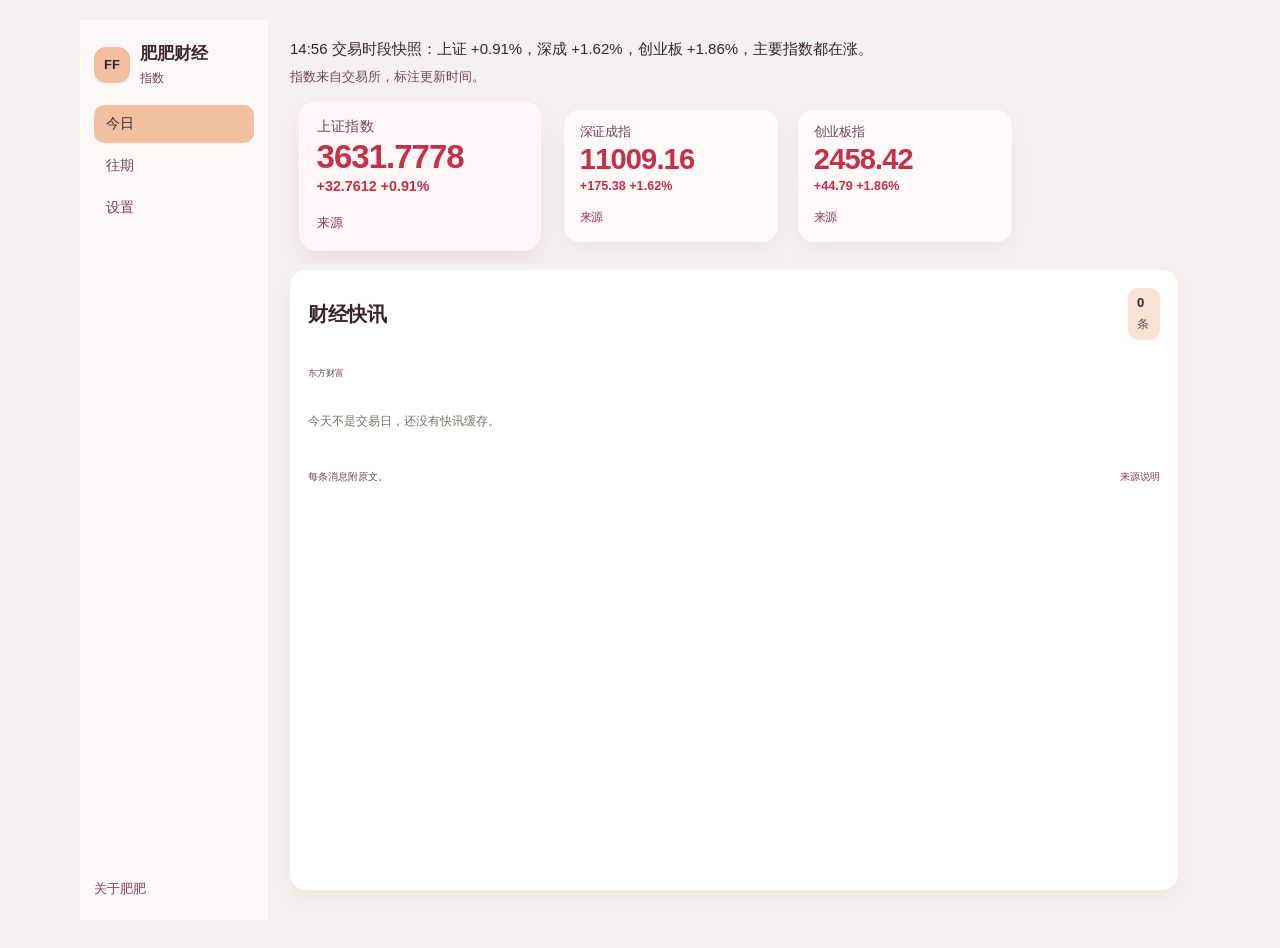
==== app.html @ 601ab949 "让网页直接读取东方财富快讯，方便静态站点发布。 指数仍走同源 /api/snap。交易日表用来避免周末和节假日重复请求。  Co-authored-by: Cursor <cursoragent@cu" ====
<!doctype html>
<html lang="zh-CN">
<head>
  <meta charset="UTF-8"><meta name="viewport" content="width=device-width,initial-scale=1">
  <title>肥肥财经 · 网页版</title>
  <meta name="description" content="肥肥财经。指数来自交易所，标注更新时间。">
  <link rel="stylesheet" href="styles.css"><link rel="stylesheet" href="v2.css?v=13"><link rel="stylesheet" href="motion.css?v=5"><script src="data/brief.js"></script><script src="data/sectors.js"></script><script src="motion.js?v=4" defer></script><script src="app.js?v=13" defer></script>
</head>
<body>
  <div id="website" class="shell">
    <aside class="side">
      <a class="brand" href="index.html" aria-label="返回肥肥财经介绍页"><span class="brand-mark">FF</span><span>肥肥财经<small>指数</small></span></a>
      <nav aria-label="主导航"><button class="nav-link active" type="button" data-view="today">今日</button><button class="nav-link" type="button" data-view="history">往期</button><button class="nav-link" type="button" data-view="settings">设置</button></nav>
      <a class="side-download" href="index.html">关于肥肥</a>
    </aside>
    <div class="stage">
      <div id="view-today" class="view dash">
        <div class="dash-top"><p id="dash-line" class="dash-line">指数正在读取。</p><p class="quote-note" id="quote-note">指数来自交易所，标注更新时间。</p><span id="quote-live" hidden>等待交易所</span><span id="paper-date" hidden>今日</span></div>
        <div class="index-row" role="radiogroup" aria-label="选择指数"><div id="index-board"></div><div id="sector-quotes"></div></div>
        <section class="panel brief-panel" aria-label="简报">
          <div class="paper-heading"><div><h2 id="brief-title">财经快讯</h2></div><span class="issue-mark" id="issue-mark">—<small>条</small></span><span id="story-count" hidden></span></div>
          <div class="brief-meta"><span id="brief-context">正在读取</span><span id="brief-stamp"></span></div>
          <div id="stories"></div>
          <footer class="paper-footer"><span>每条消息附原文。</span><button class="text-button" id="source-policy" type="button">来源说明</button></footer>
        </section>
      </div>
        <div id="view-history" class="view" hidden><div class="paper subview"><h2>往期简报</h2><p class="muted" id="archive-intro">已发布期次。</p><div id="archive-list"></div><div class="archive-note">每天一期科技与财经简报。</div></div></div>
        <div id="view-settings" class="view" hidden><div class="paper subview"><h2>设置</h2><label class="setting-row"><span>简报提醒<small data-clock-label>每天一次</small></span><input type="checkbox" id="notify-toggle" data-pref="notify" role="switch"></label><label class="setting-row"><span>每日提醒时间</span><input type="time" data-clock="dailyAt" value="14:00"></label><label class="setting-row"><span>免打扰<small>关闭动画</small></span><input type="checkbox" id="quiet-toggle" data-pref="quiet" role="switch"></label><section class="settings-pet-preview" id="settings-pet-preview" aria-label="桌宠形态预览"><div class="settings-preview-head"><span>桌宠预览</span><output id="preview-size" for="size-slider">100%</output></div><div class="settings-pet-stage"><div class="settings-preview-pig"><img class="pig-image" src="assets/pig/good.png?v=original-1" alt="肥肥桌宠尺寸预览" draggable="false"></div></div><p>拖动下方滑杆，预览尺寸变化。</p></section><label class="setting-row"><span>尺寸<small>75–125</small></span><input type="range" id="size-slider" data-pref="size" min="75" max="125" value="100" aria-label="肥肥的大小"></label><section class="sector-block" aria-label="关注板块"><div class="sector-head"><span>关注板块</span><small>选中的指数显示在首页</small></div><div class="sector-picks" id="sector-picks" role="group" aria-label="选择关注板块"></div><p class="sector-empty" id="sector-empty" hidden>板块行情暂不可用。</p></section><button class="button button-dark" id="reset-pet" type="button">恢复桌宠默认位置与大小</button><button class="text-button" id="enter-desktop" type="button">桌面预览</button><p class="muted setting-tip">网页设置保存在浏览器。桌宠设置保存在应用内。</p></div></div>
    </div>
  </div>
  <section id="desktop" hidden aria-label="桌宠体验"><div class="desktop-bar"><span>肥肥财经 / 桌面预览</span><button class="text-button" id="leave-desktop">返回简报</button></div><div class="desktop-caption"><div class="eyebrow">DESK</div><h2>桌面预览</h2><p>拖动调整位置。点击打开简报。</p></div></section>
  <div id="pet-widget" hidden><section id="pet-card" class="pet-card" hidden aria-label="肥肥摘要卡片"><div class="pet-card-top"><span>肥肥</span><button id="close-card" aria-label="关闭摘要卡片">×</button></div><div class="pet-scroll"><p class="pet-kicker">指数</p><p id="pet-line" class="pet-line"></p><div id="pet-quotes" class="pet-quotes" aria-label="当前指数"></div><p class="pet-kicker">简报</p><small class="pet-demo" id="pet-demo">科技与财经简报</small><h3 id="pet-title"></h3><div id="pet-items"></div></div><button class="text-button" id="pet-settings-toggle" type="button">桌宠设置</button><div id="pet-settings" hidden><label class="setting-row"><span>更新提醒<small data-clock-label>每天一次</small></span><input type="checkbox" data-pref="notify" role="switch"></label><label class="setting-row"><span>每日提醒时间</span><input type="time" data-clock="dailyAt" value="14:00"></label><label class="setting-row"><span>免打扰<small>关闭动画</small></span><input type="checkbox" data-pref="quiet" role="switch"></label><label class="setting-row"><span>尺寸</span><input type="range" data-pref="size" min="75" max="125" value="100" aria-label="肥肥的大小"></label><label class="setting-row native-only"><span>始终置顶<small>浮在其他窗口上面</small></span><input type="checkbox" data-pref="float" role="switch"></label><label class="setting-row native-only"><span>开机启动<small>登录后自动出现</small></span><input type="checkbox" id="pet-login" data-pref="login" role="switch"></label><button class="text-button" id="pet-reset" type="button">恢复位置与大小</button></div><button class="button button-dark" id="pet-full">打开简报</button></section><div id="pet-bubble" class="pet-bubble">点击查看简报</div><button id="floating-pig" class="pig-button" aria-label="点击查看简报，拖动调整位置"><img class="pig-image" src="assets/pig/good.png?v=original-1" alt="肥肥财经桌宠" draggable="false"></button><div class="pet-caption" id="pet-caption">肥肥财经</div></div>
  <dialog id="detail-dialog"><div class="dialog-top"><span id="dialog-label">信息说明</span><button id="close-dialog" aria-label="关闭详情">×</button></div><h2 id="dialog-title"></h2><div id="dialog-body"></div><button class="button button-dark" id="dialog-done">知道了</button></dialog><div id="toast" role="status" hidden></div>
</body></html>
---- styles.css ----
:root {
  --bg:#e7eeea;
  --paper:#ffffff;
  --ink:#16211c;
  --muted:#66736c;
  --line:#e3e8e5;
  --green:#0e4b3a;
  --pink:#0e4b3a;
  --red:#c44747;
  --serif:-apple-system,BlinkMacSystemFont,"PingFang SC","Microsoft YaHei",sans-serif;
  --sans:-apple-system,BlinkMacSystemFont,"PingFang SC","Microsoft YaHei",sans-serif
}
* {
  box-sizing:border-box
}
body {
  margin:0;
  background:var(--bg);
  color:var(--ink);
  font-family:var(--sans);
  font-size:14px;
  -webkit-font-smoothing:antialiased
}
button,a,input {
  -webkit-tap-highlight-color:transparent
}
button,input {
  font:inherit
}
button,a {
  touch-action:manipulation
}
button {
  cursor:pointer;
  color:inherit
}
a {
  color:inherit;
  text-decoration:none
}
button {
  border:0;
  background:none
}
button:focus-visible,a:focus-visible,input:focus-visible {
  outline:2px solid var(--pink);
  outline-offset:4px
}
[hidden] {
  display:none!important
}
.header {
  height:102px;
  max-width:1512px;
  margin:auto;
  padding:0 52px;
  display:flex;
  align-items:center;
  justify-content:space-between;
  border-bottom:1px solid var(--line)
}
.brand {
  display:flex;
  align-items:center;
  gap:13px;
  font-weight:650;
  font-size:17px
}
.brand-mark {
  display:flex;
  align-items:center;
  justify-content:center;
  border-radius:14px;
  width:45px;
  height:45px;
  background:#efd9ca;
  color:#704f45;
  font:italic bold 27px Georgia
}
.brand small {
  display:block;
  font-size:8px;
  letter-spacing:2px;
  margin-top:5px;
  color:var(--muted)
}
nav {
  display:flex;
  gap:30px
}
.nav-link {
  font-size:13px;
  color:var(--muted);
  padding:12px 0
}
.nav-link.active {
  color:var(--ink);
  position:relative
}
.nav-link.active:after {
  content:"";
  height:3px;
  width:18px;
  border-radius:4px;
  background:var(--green);
  position:absolute;
  bottom:0;
  left:50%;
  transform:translateX(-50%)
}
.button {
  display:inline-flex;
  align-items:center;
  justify-content:center;
  gap:22px;
  padding:13px 18px;
  border-radius:7px;
  font-size:12px;
  transition:background .2s,transform .2s
}
.button:hover {
  transform:translateY(-1px)
}
.button-dark {
  background:var(--ink);
  color:#fff
}
.button-dark:hover {
  background:#4a5546
}
.layout {
  max-width:1512px;
  margin:0 auto;
  padding:55px 52px 10px;
  display:grid;
  grid-template-columns:minmax(220px,.8fr) minmax(480px,1.35fr);
  gap:40px;
  align-items:start
}
.get-pet {
  max-width:1512px;
  margin:8px auto 10px;
  padding:18px 52px 8px;
  display:grid;
  grid-template-columns:minmax(280px,1fr) minmax(280px,420px);
  gap:48px;
  align-items:center
}
.get-pet-copy h2 {
  font:normal clamp(28px,3vw,40px)/1.45 var(--serif);
  margin:18px 0 12px;
  letter-spacing:-.6px
}
.get-pet-copy p {
  font-size:13px;
  line-height:1.9;
  color:#6f7268;
  max-width:460px;
  margin:0 0 22px
}
.get-pet-copy .button {
  min-width:180px
}
.eyebrow {
  font-size:9px;
  letter-spacing:1.6px;
  font-weight:600;
  color:var(--green)
}
.intro {
  padding-top:55px
}
.dot,.tiny-dot {
  display:inline-block;
  width:6px;
  height:6px;
  background:var(--green);
  border-radius:50%;
  margin-right:7px
}
.intro h1 {
  font:normal clamp(29px,2.6vw,43px)/1.7 var(--serif);
  letter-spacing:-1.5px;
  margin:30px 0 20px
}
.intro em {
  font-style:normal;
  display:inline-block;
  color:var(--green)
}
.intro p {
  font-size:12px;
  line-height:2.2;
  color:#929187
}
.intro-rule {
  width:28px;
  height:1px;
  background:#b8bcae;
  margin:35px 0 17px
}
.intro-note {
  font-size:10px;
  color:var(--muted);
  letter-spacing:1px
}
.edition {
  font:11px Georgia;
  color:#858d7c;
  margin-top:120px;
  letter-spacing:1px
}
.edition span {
  display:block;
  font:8px var(--sans);
  letter-spacing:2px;
  margin-top:7px;
  color:#b2b4aa
}
.demo-note {
  font-size:10px;
  color:#9d8e74;
  display:flex;
  gap:9px;
  align-items:center;
  line-height:1.7;
  margin-bottom:16px
}
.demo-note>span {
  font-size:9px;
  border:1px solid #ded7c7;
  border-radius:3px;
  padding:2px 5px;
  white-space:nowrap
}
.paper {
  background:var(--paper);
  border:1px solid var(--line);
  border-radius:4px;
  padding:27px 30px 0;
  position:relative
}
.paper-top {
  display:flex;
  justify-content:space-between;
  align-items:center
}
.date-label {
  font-size:10px;
  color:#909185;
  letter-spacing:.7px
}
.mini-label {
  font-size:9px;
  color:#8d9484
}
.paper-heading {
  display:flex;
  align-items:center;
  justify-content:space-between;
  margin:30px 0 24px
}
.paper-heading h2 {
  font:normal 26px/1.4 var(--serif);
  letter-spacing:-.5px;
  margin:10px 0 0
}
.issue-mark {
  font:italic 49px Georgia;
  color:#e3e5da;
  line-height:.9
}
.issue-mark small {
  display:block;
  font:7px var(--sans);
  letter-spacing:2px;
  text-align:center;
  margin-top:6px;
  color:#afb5a4
}
.period-tabs {
  display:flex;
  gap:25px;
  border-bottom:1px solid var(--line)
}
.period-tabs button {
  position:relative;
  padding:0 0 13px;
  font-size:12px;
  color:var(--muted)
}
.period-tabs small {
  font-size:9px;
  margin-left:5px;
  font-weight:400
}
.period-tabs .selected {
  color:var(--green);
  font-weight:600
}
.period-tabs .selected:after {
  content:"";
  height:2px;
  background:var(--green);
  position:absolute;
  bottom:-1px;
  left:0;
  right:0
}
.brief-meta {
  font-size:9px;
  color:#a0a094;
  display:flex;
  justify-content:space-between;
  padding:15px 0 19px
}
.indices {
  display:grid;
  grid-template-columns:repeat(3,1fr);
  padding-bottom:20px;
  border-bottom:1px solid var(--line);
  gap:12px
}
.indices>div+div {
  border-left:1px solid var(--line);
  padding-left:15px
}
.indices span {
  display:block;
  font-size:10px;
  color:#8b8d82
}
.indices small {
  font-size:8px;
  color:#b6b4a8
}
.indices strong {
  display:block;
  font:18px Georgia;
  letter-spacing:-.4px;
  margin:9px 0 6px
}
.indices b {
  font-size:10px;
  font-weight:500;
  color:var(--red);
  white-space:nowrap
}
.indices strong {white-space:nowrap}
.indices b.down {color:var(--green)}
.indices b.flat {color:#8d8f84}
.indices .asof {
  display:block;
  margin-top:6px;
  font-size:8px;
  line-height:1.45;
  color:#a39e92;
  font-weight:400
}
.indices .text-button {display:inline-block;margin-top:4px;font-size:9px}
.quote-note,.story-empty {
  font-size:12px;
  line-height:1.8;
  color:#6f7268
}
.quote-note {margin:8px 0 0}
.indices.waiting strong {
  font:15px/1.4 var(--sans);
  letter-spacing:0;
  color:#8d8f84;
  margin:12px 0 6px
}
.indices.waiting b {
  color:#b0aa9c;
  font-weight:400
}
.indices svg {
  width:49px;
  height:15px;
  margin-left:6px;
  vertical-align:middle
}
.indices path {
  stroke:#c08479;
  fill:none;
  stroke-width:1.8
}
.section-label {
  display:flex;
  justify-content:space-between;
  align-items:center;
  margin:23px 0 0;
  font-size:11px;
  font-weight:600
}
.section-label small {
  font-size:8px;
  color:var(--muted);
  font-weight:400;
  letter-spacing:.7px
}
.story {
  padding:21px 0;
  border-bottom:1px solid var(--line)
}
.story:last-child {
  border-bottom:0
}
.story-top {
  display:flex;
  gap:10px;
  align-items:center
}
.story-number {
  font:italic 14px Georgia;
  color:#a8ae9c
}
.story-tag {
  font-size:9px;
  border-radius:3px;
  padding:3px 6px;
  color:#75806a;
  background:#eef0e8
}
.story h3 {
  font-size:14px;
  font-weight:550;
  line-height:1.7;
  margin:8px 0 7px
}
.story p {
  font-size:12px;
  line-height:1.9;
  color:#4d5048;
  margin:0
}
.story-bottom {
  display:flex;
  align-items:center;
  justify-content:space-between;
  flex-wrap:wrap;
  gap:8px;
  margin-top:12px;
  color:#aaa99c;
  font-size:9px
}
.story-actions {display:flex;gap:14px;align-items:center}
.story-actions a {text-decoration:none}
.text-button {
  font-size:10px;
  color:var(--green);
  padding:5px 0
}
.text-button:hover {
  text-decoration:underline
}
.paper-footer {
  background:#f6f7f0;
  margin:6px -30px 0;
  padding:14px 30px;
  display:flex;
  align-items:center;
  justify-content:space-between;
  font-size:10px;
  color:#8a927e
}
.reading-footnote {
  font-size:9px;
  color:#abac9f;
  text-align:center;
  line-height:1.8;
  margin:14px 4px
}
.companion {
  position:sticky;
  top:35px;
  text-align:center;
  padding:23px 20px 18px;
  border:1px solid var(--line);
  border-radius:12px;
  background:#f3f1eb;
  margin-top:33px
}
.companion-top {
  display:flex;
  align-items:center;
  justify-content:space-between;
  gap:10px
}
.pill {
  font-size:8px;
  color:#8d947e;
  background:#e8ebe0;
  border-radius:20px;
  padding:5px 7px
}
.speech {
  display:inline-block;
  background:#fffdf8;
  border:1px solid #e8e4db;
  padding:11px 12px;
  font-size:10px;
  color:#8b897f;
  border-radius:9px 9px 9px 0;
  margin-top:32px;
  position:relative
}
.speech:after {
  content:"";
  position:absolute;
  bottom:-6px;
  left:21px;
  width:9px;
  height:9px;
  transform:rotate(45deg);
  background:#fffdf8;
  border-right:1px solid #e8e4db;
  border-bottom:1px solid #e8e4db
}
.pig-button {
  display:block;
  position:relative;
  padding:0;
  user-select:none;
  -webkit-user-select:none
}
.companion .pig-button {
  width:100%;
  height:225px;
  margin-top:5px
}
.pig-image {
  width:100%;
  height:100%;
  object-fit:contain;
  pointer-events:none;
  user-select:none;
  animation:breathe 4.5s ease-in-out infinite;
  transform-origin:50% 90%
}
.companion h3 {
  font:normal 20px var(--serif);
  margin:8px 0
}
.muted {
  font-size:11px;
  color:var(--muted);
  line-height:1.9
}
.mood-picker {
  display:flex;
  background:#e9e8e0;
  border-radius:6px;
  padding:4px;
  gap:1px;
  margin-top:24px
}
.mood-picker button {
  flex:1;
  padding:9px 2px;
  font-size:10px;
  white-space:nowrap;
  color:#969789;
  border-radius:4px
}
.mood-picker .selected {
  background:#fffdf7;
  color:var(--ink)
}
.mood-note {
  font-size:8px;
  color:#aaa99e;
  margin:10px 0 20px
}
.companion>.button {
  width:100%
}
.companion>.text-button {
  margin:12px 0
}
.companion-bottom {
  font-size:9px;
  color:#9d9e8f;
  border-top:1px solid #e2e2d8;
  padding-top:15px;
  margin-top:7px
}
.tiny-dot {
  width:4px;
  height:4px
}
.site-footer {
  max-width:1408px;
  border-top:1px solid var(--line);
  margin:28px auto 0;
  padding:22px 0;
  display:flex;
  justify-content:space-between;
  font-size:9px;
  color:#a3a698;
  letter-spacing:.5px
}
.subview {
  padding-bottom:30px;
  min-height:540px
}
.subview h2 {
  font:27px/1.5 var(--serif);
  margin-top:25px
}
.archive-row {
  display:flex;
  text-align:left;
  align-items:center;
  justify-content:space-between;
  width:100%;
  border-bottom:1px solid var(--line);
  padding:25px 0;
  margin-top:10px
}
.archive-row span {
  font:16px Georgia
}
.archive-row small {
  display:block;
  font:10px var(--sans);
  color:var(--muted);
  margin-top:9px
}
.archive-row b {
  font-size:11px;
  font-weight:500
}
.archive-note {
  font-size:11px;
  line-height:2;
  color:var(--muted);
  margin-top:35px
}
.setting-row {
  display:flex;
  align-items:center;
  justify-content:space-between;
  gap:15px;
  padding:25px 0;
  border-bottom:1px solid var(--line);
  font-size:12px
}
.setting-row small {
  display:block;
  font-size:10px;
  color:var(--muted);
  margin-top:8px
}
.setting-row input[type=checkbox] {
  appearance:none;
  width:35px;
  height:21px;
  background:#dddcd2;
  border-radius:20px;
  position:relative;
  cursor:pointer;
  flex-shrink:0
}
.setting-row input[type=checkbox]:before {
  content:"";
  width:15px;
  height:15px;
  background:white;
  border-radius:50%;
  position:absolute;
  top:3px;
  left:3px;
  transition:left .2s
}
.setting-row input:checked {
  background:var(--green)
}
.setting-row input:checked:before {
  left:17px
}
input[type=range] {
  width:100px;
  accent-color:var(--green)
}
#reset-pet {
  margin-top:30px
}
.setting-tip {
  margin-top:20px
}
#desktop {
  position:fixed;
  inset:0;
  background:#e8e7df;
  background-image:radial-gradient(#d0d3c4 1px,transparent 1px);
  background-size:22px 22px
}
.desktop-bar {
  height:70px;
  padding:0 40px;
  display:flex;
  align-items:center;
  justify-content:space-between;
  border-bottom:1px solid #d6d8ca;
  background:#ecece5;
  font-size:10px;
  letter-spacing:1px
}
.desktop-caption {
  margin:100px 0 0 10vw
}
.desktop-caption h2 {
  font:48px/1.6 var(--serif);
  letter-spacing:-1px;
  font-weight:400;
  margin:20px 0
}
.desktop-caption p {
  color:#949886;
  line-height:2.2;
  font-size:13px
}
.desktop-controls {
  position:absolute;
  left:40px;
  bottom:30px;
  display:flex;
  gap:16px;
  align-items:center;
  font-size:10px;
  color:#969c87
}
.desktop-controls button {
  border:1px solid #c5cbb7;
  border-radius:4px;
  padding:7px 10px
}
.desktop-controls .selected {
  background:var(--green);
  color:white;
  border-color:var(--green)
}
#pet-widget {
  position:fixed;
  right:85px;
  bottom:32px;
  width:calc(280px * var(--pet-scale));
  z-index:15;
  --pet-scale:1
}
#floating-pig {
  height:calc(210px * var(--pet-scale));
  width:100%;
  touch-action:none;
  cursor:grab
}
#floating-pig:active {
  cursor:grabbing
}
.pet-caption {
  font-size:9px;
  text-align:center;
  color:#969b88;
  margin-top:-15px;
  pointer-events:none
}
.pet-bubble {
  font-size:11px;
  padding:12px 15px;
  background:var(--paper);
  border:1px solid var(--line);
  border-radius:12px 12px 0 12px;
  position:absolute;
  right:15px;
  top:-12px;
  max-width:260px;
  pointer-events:none
}
.pet-card {
  background:var(--paper);
  border:1px solid #dedfd5;
  border-radius:15px;
  padding:18px;
  width:330px;
  position:absolute;
  bottom:calc(210px * var(--pet-scale) + 12px);
  right:0;
  box-shadow:0 12px 45px #39453012;
  max-height:calc(100vh - 245px);
  overflow:auto
}
.pet-card-top {
  display:flex;
  justify-content:space-between;
  align-items:center;
  font-size:12px;
  font-weight:550
}
.pet-card-top button,.dialog-top button {
  font-size:23px;
  color:#a3a496;
  padding:0 2px
}
.pet-tabs {
  display:flex;
  border-bottom:1px solid var(--line);
  gap:18px;
  margin:15px 0 12px
}
.pet-tabs button {
  font-size:11px;
  color:var(--muted);
  padding:4px 0 9px
}
.pet-tabs .selected {
  color:var(--green);
  border-bottom:2px solid var(--green)
}
.pet-demo {
  font-size:9px;
  color:#ad9877
}
.pet-card h3 {
  font:20px/1.5 var(--serif);
  margin:12px 0
}
.pet-item {
  border-top:1px solid var(--line);
  padding:10px 0;
  font-size:11px;
  line-height:1.7
}
.pet-item span {
  font-size:8px;
  color:var(--muted);
  display:block;
  margin-top:3px
}
.pet-item button,.pet-item a {
  font-size:9px;
  color:var(--green);
  padding:3px 0;
  margin-right:10px
}
.pet-card>.button {
  width:100%;
  margin-top:8px
}
dialog {
  width:min(500px,calc(100vw - 32px));
  border:1px solid var(--line);
  background:var(--paper);
  border-radius:14px;
  padding:25px;
  color:var(--ink)
}
dialog::backdrop {
  background:#28332750;
  backdrop-filter:blur(3px)
}
.dialog-top {
  display:flex;
  justify-content:space-between;
  align-items:center;
  font-size:10px;
  color:var(--muted)
}
dialog h2 {
  font:25px/1.5 var(--serif);
  margin:20px 0
}
#dialog-body {
  font-size:12px;
  line-height:2;
  color:#818675
}
#dialog-body p {
  margin:14px 0
}
#dialog-body a {
  display:block;
  text-decoration:underline;
  color:var(--green);
  margin:9px 0
}
dialog>.button {
  margin-top:20px
}
#toast {
  position:fixed;
  left:50%;
  bottom:35px;
  transform:translateX(-50%);
  background:var(--ink);
  color:#fff;
  padding:13px 22px;
  border-radius:7px;
  font-size:12px;
  z-index:50;
  max-width:85vw;
  text-align:center
}
.native {
  background:transparent!important;
  overflow:hidden
}
.native #website,.native #desktop {
  display:none!important
}
.native #pet-widget {
  right:12px;
  bottom:8px;
  width:calc(280px * var(--pet-scale))
}
.native .pet-card {
  right:0;
  bottom:calc(210px * var(--pet-scale) + 14px);
  width:360px;
  max-height:min(420px,calc(100vh - 210px * var(--pet-scale) - 40px))
}
.native-only {
  display:none!important
}
.native .native-only {
  display:flex!important
}
.native .pet-caption {
  color:#5e6654
}
.native .pet-bubble {
  right:20px;
  top:0
}
.native #floating-pig {
  height:calc(210px * var(--pet-scale))
}
.native dialog {
  max-height:85vh;
  overflow:auto
}
.native #toast {
  font-size:10px;
  bottom:15px;
  padding:9px 12px
}
@keyframes breathe {
  0%,100% {
    transform:scale(1)
  }
  50% {
    transform:scale(1.025) translateY(-3px)
  }
}
@keyframes deliver {
  0%,100% {
    transform:translateY(0) rotate(0)
  }
  30% {
    transform:translateY(-12px) rotate(-3deg)
  }
  65% {
    transform:translateY(-4px) rotate(3deg)
  }
}
.delivering .pig-image {
  animation:deliver .8s ease-in-out 2
}
.quiet .pig-image {
  animation:none
}
@media(min-width:1600px) {
  .layout {
    gap:45px
  }
}
@media(max-width:1180px) {
  .header {
    padding:0 28px
  }
  .layout {
    padding:35px 28px 8px;
    grid-template-columns:1fr;
    gap:28px
  }
  .get-pet {
    grid-template-columns:1fr;
    padding:8px 28px 10px;
    gap:8px
  }
  .intro {
    grid-column:1/-1;
    padding:0;
    position:relative
  }
  .intro h1 {
    font-size:31px;
    margin:14px 0 0;
    line-height:1.5
  }
  .intro h1 br {
    display:none
  }
  .intro p {
    position:absolute;
    right:0;
    bottom:3px;
    margin:0
  }
  .intro-rule,.intro-note,.edition {
    display:none
  }
  .companion {
    margin-top:33px
  }
  .site-footer {
    margin:0 28px
  }
  .paper-heading h2 {
    font-size:25px
  }
}
@media(max-width:740px) {
  .header {
    height:78px;
    padding:0 20px
  }
  .header nav {
    gap:16px
  }
  .nav-link {
    font-size:11px
  }
  .brand {
    font-size:14px;
    gap:8px
  }
  .brand-mark {
    width:34px;
    height:34px;
    font-size:23px
  }
  .brand small {
    font-size:6px
  }
  .download {
    display:none
  }
  .layout {
    padding:28px 18px 8px;
    display:flex;
    flex-direction:column;
    gap:24px
  }
  .get-pet {
    padding:4px 18px 8px
  }
  .get-pet-copy h2 {
    font-size:28px
  }
  .intro h1 {
    font-size:29px
  }
  .intro h1 br {
    display:block
  }
  .intro p {
    position:static;
    font-size:11px;
    margin-top:12px
  }
  .intro p br {
    display:none
  }
  .reading {
    width:100%
  }
  .paper {
    padding:22px 20px 0
  }
  .paper-heading h2 {
    font-size:24px
  }
  .paper-footer {
    margin:6px -20px 0;
    padding:14px 20px
  }
  .indices {
    grid-template-columns:1fr
  }
  .indices strong {
    font-size:22px
  }
  .indices>div+div {
    border-left:0;
    padding-left:0;
    border-top:1px solid var(--line);
    padding-top:12px;
    margin-top:12px
  }
  .indices svg {
    width:30px;
    margin-left:2px
  }
  .companion {
    position:static;
    margin-top:0;
    width:100%;
    padding:20px 28px
  }
  .companion .pig-button {
    height:240px
  }
  .companion-top {
    max-width:300px;
    margin:auto
  }
  .speech {
    margin-top:22px
  }
  .companion>.button,.mood-picker {
    max-width:350px;
    margin-left:auto;
    margin-right:auto
  }
  .companion>.button {
    display:flex
  }
  .site-footer {
    margin:0 20px;
    padding:20px 0;
    gap:20px;
    font-size:8px
  }
  .subview {
    padding-bottom:25px;
    min-height:450px
  }
  .desktop-bar {
    padding:0 20px
  }
  .desktop-caption {
    margin:60px 0 0 25px
  }
  .desktop-caption h2 {
    font-size:33px
  }
  .desktop-caption p {
    font-size:11px
  }
  .desktop-controls {
    left:20px;
    bottom:20px;
    gap:9px
  }
  .desktop-controls>span:last-child {
    display:none
  }
  #pet-widget {
    right:25px;
    bottom:60px;
    width:calc(240px * var(--pet-scale))
  }
  #floating-pig {
    height:calc(180px * var(--pet-scale))
  }
  .pet-card {
    right:0;
    bottom:calc(180px * var(--pet-scale) + 12px);
    width:min(330px,calc(100vw - 35px));
    max-height:calc(100dvh - 245px)
  }
  .pet-bubble {
    font-size:10px
  }
  .archive-row b {
    font-size:10px
  }
  .archive-row span {
    font-size:14px
  }
}
@media(prefers-reduced-motion:reduce) {
  *,*:before,*:after {
    animation:none!important;
    transition:none!important
  }
}
@media(max-width:740px) {
  .companion .pig-button {
    height:195px
  }
  .companion .speech {
    margin-top:17px
  }
  .companion h3 {
    font-size:19px
  }
  .companion .mood-picker {
    margin-top:16px
  }
  .companion .mood-note {
    margin-bottom:14px
  }
}
/* Scroll only the story list; keep the title and action outside it. */
.pet-card {
  display: flex;
  flex-direction: column;
  overflow: hidden;
}
.pet-card > * {
  flex-shrink: 0;
}
#pet-items {
  min-height: 0;
  overflow-y: auto;
  flex: 1 1 auto;
}
.pet-card > .button {
  position: static;
}
#pet-settings {
  border-top:1px solid var(--line);
  margin-top:6px
}
#pet-settings .setting-row {
  padding:12px 0;
  font-size:12px
}
#pet-settings .text-button {
  margin:4px 0 8px
}
#pet-settings-toggle {
  align-self:flex-start;
  margin-top:4px
}
.has-pending #floating-pig::after {
  content:"";
  position:absolute;
  width:12px;
  height:12px;
  border-radius:50%;
  background:var(--pink);
  top:16%;
  right:16%;
  box-shadow:0 0 0 3px #fff
}
/* The pet window is narrow, but it is not the mobile website. */
.native #pet-widget {
  right:12px;
  bottom:8px;
  width:calc(280px * var(--pet-scale))
}
.native #floating-pig {
  height:calc(210px * var(--pet-scale))
}
.native .pet-card {
  right:0;
  bottom:calc(210px * var(--pet-scale) + 14px);
  width:360px;
  max-height:min(420px,calc(100vh - 210px * var(--pet-scale) - 40px))
}
---- v2.css ----
/* Frosted glass over the pig's blush. Glass stays on the bar and the pet;
   index cards use a thicker fill so the numbers stay readable. */
:root {
  --bg:#f6ebe8;
  --paper:rgba(255,250,248,.9);
  --ink:#3a2428;
  --muted:#6d4a52;
  --line:rgba(58,36,40,.12);
  --green:#3a2428;
  --pink:#f0b8a4;
  --red:#c4314a;
  --down:#1347A0;
  --glass:rgba(255,246,243,.74);
  --card:rgba(255,252,251,.86);
  --wash:#f6ebe8
}
body {
  background:
    radial-gradient(880px 520px at 0% -8%, #ffd0dc 0%, transparent 62%),
    radial-gradient(720px 480px at 100% 0%, #ffe0d0 0%, transparent 58%),
    radial-gradient(760px 560px at 78% 108%, #f7c9d6 0%, transparent 54%),
    var(--wash);
  color:var(--ink);
  color-scheme:light
}
#website {
  max-width:1120px;
  margin:20px auto 28px;
  background:transparent;
  border:0;
  border-radius:0;
  box-shadow:none;
  overflow:visible
}
.header {
  position:sticky;
  top:0;
  z-index:20;
  height:64px;
  max-width:none;
  margin:0 0 8px;
  padding:0 18px;
  background:var(--glass);
  -webkit-backdrop-filter:blur(24px) saturate(1.4);
  backdrop-filter:blur(24px) saturate(1.4);
  border:1px solid rgba(255,255,255,.66);
  border-radius:16px;
  box-shadow:0 8px 28px rgba(90,40,52,.06)
}
.brand-mark {
  width:36px;
  height:36px;
  border-radius:12px;
  background:#f0c0a0;
  color:#3a2428;
  border:0;
  font:650 13px/1 -apple-system,"PingFang SC",sans-serif;
  font-style:normal
}
.brand small {letter-spacing:.4px;color:var(--muted);font-weight:500;font-size:12px}
.nav-link {
  border-radius:980px;
  padding:7px 12px;
  min-height:32px;
  color:var(--ink);
  background:transparent
}
.nav-link.active {background:rgba(58,36,40,.08);color:var(--ink)}
.nav-link.active:after {content:none}
.button {border-radius:980px;font-weight:600;min-height:32px}
.button-dark {background:#f0b090;color:#3a2428}
.button-dark:hover {background:#e7a080;color:#3a2428}
.layout {
  max-width:none;
  margin:0;
  padding:8px 0 0;
  grid-template-columns:minmax(0,1fr) 280px;
  gap:16px
}
.board-wrap {
  grid-column:1 / -1;
  grid-row:1;
  padding:4px 2px 0;
  background:transparent;
  border:0
}
.board-head {
  display:flex;
  justify-content:space-between;
  align-items:baseline;
  padding:4px 8px 10px;
  font-size:13px;
  color:var(--muted)
}
#quote-live {color:#6d4a52}
.reading {grid-column:1;grid-row:2;min-width:0}
.get-pet {display:block;margin:0;padding:0;max-width:none;grid-column:2;grid-row:2;align-self:start}
.paper {
  border-radius:18px;
  padding:18px 18px 0;
  background:var(--card);
  -webkit-backdrop-filter:blur(18px) saturate(1.3);
  backdrop-filter:blur(18px) saturate(1.3);
  border:1px solid rgba(255,255,255,.72);
  box-shadow:0 10px 30px rgba(90,40,52,.05)
}
.paper-heading {margin:2px 0 12px}
.paper-heading h2 {font:650 22px/1.25 -apple-system,"PingFang SC",sans-serif;letter-spacing:-.3px;margin:0}
.issue-mark {
  font:600 13px/1.2 -apple-system,"PingFang SC",sans-serif;
  font-style:normal;
  color:var(--ink);
  background:rgba(240,192,160,.45);
  border-radius:10px;
  padding:7px 9px
}
.issue-mark small {font:12px -apple-system,"PingFang SC",sans-serif;color:var(--muted)}
.period-tabs {gap:8px;border-bottom:0}
.period-tabs button {
  background:rgba(255,255,255,.45);
  border:1px solid rgba(58,36,40,.08);
  border-radius:980px;
  padding:8px 14px;
  min-height:32px;
  color:var(--muted)
}
.period-tabs .selected {color:#3a2428;background:#f0c0a0;border-color:transparent}
.period-tabs .selected:after {content:none}
.brief-meta,.quote-note,.section-label,.story-bottom,.archive-note,.setting-tip,.muted {color:var(--muted)}
.section-label,.quote-note,.indices span,.indices .asof,.story-number {font-size:13px}
.indices {border-bottom:0;padding:0;gap:12px}
.indices>div {
  background:var(--card);
  -webkit-backdrop-filter:blur(20px) saturate(1.35);
  backdrop-filter:blur(20px) saturate(1.35);
  border:1px solid rgba(255,255,255,.78);
  border-radius:20px;
  padding:18px 18px 16px;
  box-shadow:0 12px 32px rgba(90,40,52,.06)
}
.indices>div+div {border-left:1px solid rgba(255,255,255,.78);padding-left:18px}
.indices span {color:var(--muted);letter-spacing:0;font-weight:550}
.indices strong {
  font:620 clamp(36px,4.6vw,60px)/1.02 ui-rounded,"SF Pro Rounded",-apple-system,"PingFang SC",sans-serif;
  letter-spacing:-.04em;
  margin:12px 0 8px;
  color:var(--ink)
}
.indices strong.up,.indices b {color:var(--red)}
.indices strong.down,.indices b.down {color:var(--down)}
.indices strong.flat,.indices b.flat {color:var(--ink)}
.indices b {font:600 16px/1.3 -apple-system,"PingFang SC",sans-serif}
.indices .asof,.indices small {color:var(--muted);font-size:13px}
.indices .text-button {color:#8a3d52}
.sector-quotes {grid-template-columns:repeat(auto-fit,minmax(160px,1fr));margin-top:12px}
.sector-quotes:empty {display:none}
.sector-quotes strong {font-size:clamp(26px,2.4vw,34px)}
.sector-quotes .index-name {display:block;margin-top:4px;font-size:13px;color:var(--muted)}
.sector-block {margin:8px 0 16px;padding:14px 0 2px;background:transparent;border:0;border-top:1px solid var(--line);border-radius:0}
.sector-head {display:flex;justify-content:space-between;align-items:baseline;gap:12px;font-size:15px;font-weight:620}
.sector-head small {font-size:13px;font-weight:400;color:var(--muted)}
.sector-picks {display:flex;flex-wrap:wrap;gap:8px;margin:12px 0}
.sector-picks button {
  background:rgba(255,255,255,.55);
  color:var(--ink);
  border:1px solid rgba(58,36,40,.1);
  border-radius:980px;
  padding:8px 14px;
  min-height:36px;
  font-size:14px;
  font-weight:600
}
.sector-picks .selected {background:#f0c0a0;color:#3a2428;border-color:transparent}
.sector-empty {color:var(--muted);font-size:13px}
.story {border-top-color:rgba(58,36,40,.1)}
.story h3 {font-size:16px;font-weight:620}
.story p {color:#4a3036}
.story-tag {background:rgba(240,192,160,.4);color:#6d3a48;border:0;border-radius:980px}
.story-number {font:600 13px/1 -apple-system,"PingFang SC",sans-serif;font-style:normal;color:var(--muted)}
.paper-footer {margin:10px -18px 0;padding:14px 18px;background:rgba(255,246,243,.55);border-radius:0 0 18px 18px;color:var(--muted)}
.reading-footnote {display:none}
.subview h2 {font:650 22px/1.3 -apple-system,"PingFang SC",sans-serif}
.text-button {color:#8a3d52}
.setting-row {border-bottom-color:var(--line)}
.setting-row input[type=time] {background:rgba(255,255,255,.7);color:var(--ink);border:1px solid rgba(58,36,40,.12);border-radius:8px;padding:6px 8px}
.setting-row input[type=checkbox] {background:#ead8d4}
.setting-row input:checked {background:#e09098}
.setting-row input[type=time]:before {content:none}
dialog {background:#fff8f6;color:var(--ink);border-color:rgba(58,36,40,.12)}
#dialog-body,#dialog-body p {color:#4a3036}
#toast {background:#3a2428;color:#fff6f3}
.companion {
  margin-top:0;
  position:sticky;
  top:80px;
  background:var(--glass);
  -webkit-backdrop-filter:blur(28px) saturate(1.4);
  backdrop-filter:blur(28px) saturate(1.4);
  color:var(--ink);
  border:1px solid rgba(255,255,255,.72);
  border-radius:24px;
  box-shadow:0 16px 40px rgba(90,40,52,.08)
}
.companion .eyebrow,.companion h3 {color:var(--ink)}
.companion .muted {color:var(--muted)}
.pill {background:rgba(240,192,160,.55);color:#6d3a48;border:0;font-size:12px}
.temp {display:grid;grid-template-columns:auto 1fr;gap:2px 10px;align-items:baseline;margin-top:14px}
.temp span {font-size:13px;letter-spacing:.2px;color:var(--muted)}
.temp b {font:650 28px/1 ui-rounded,"SF Pro Rounded",-apple-system,"PingFang SC",sans-serif;color:var(--ink)}
.temp b.good {color:var(--red)}
.temp b.bad {color:var(--down)}
.temp b.uncertain {color:#8a3d52}
.temp small {grid-column:1 / -1;color:var(--muted);font-size:13px;line-height:1.6}
.speech {background:rgba(255,255,255,.72);color:var(--ink);border-color:rgba(255,255,255,.8)}
.speech:after {background:rgba(255,255,255,.72);border-color:rgba(255,255,255,.8)}
.companion .button-dark {width:100%;margin-top:8px}
.companion .text-button {color:#8a3d52}
.site-footer {max-width:none;margin:8px 0 0;padding:14px 8px 4px;border-top:0;color:var(--muted);font-size:13px}
.pet-card {display:flex;flex-direction:column;overflow:hidden;max-height:min(640px,calc(100vh - 120px))}
.pet-card>.pet-scroll {flex:1 1 auto;min-height:180px;overflow-y:auto}
.pet-kicker {margin:12px 0 6px;font-size:13px;font-weight:650;color:#8a3d52}
.pet-kicker:first-child {margin-top:8px}
#pet-items {overflow:visible;flex:none;min-height:0}
.pet-item b {display:block;font-weight:650}
.pet-item p {margin:4px 0;font-size:13px;line-height:1.55;color:var(--ink)}
.pet-line {margin:0 0 8px;font-size:13px;line-height:1.55;color:var(--ink)}
.pet-demo {display:none}
.pet-card h3 {margin:2px 0 8px;font:650 17px/1.3 -apple-system,"PingFang SC",sans-serif}
.pet-quotes {display:grid;gap:3px;margin:0 0 4px}
.pet-quote {
  display:grid;
  grid-template-columns:minmax(72px,1fr) auto auto;
  gap:8px;
  align-items:baseline;
  width:100%;
  margin:0;
  padding:4px 8px;
  border:0;
  border-radius:10px;
  background:rgba(255,255,255,.62);
  color:var(--ink);
  font-size:13px;
  line-height:1.3;
  text-align:left
}
.pet-quote strong {font:650 15px/1 ui-rounded,"SF Pro Rounded",-apple-system,"PingFang SC",sans-serif}
.pet-quote strong.up,.pet-quote b.up {color:var(--red)}
.pet-quote strong.down,.pet-quote b.down {color:var(--down)}
.pet-quote:disabled {color:var(--muted)}
.pet-item {font-size:13px}
.pet-item span,.pet-item button,.pet-item a,.pet-tabs button,.pet-demo {font-size:13px}
.native .pet-card {max-height:min(560px,calc(100vh - 210px * var(--pet-scale) - 40px))}
.daily-paper {margin-top:16px;padding-bottom:16px}
.daily-caption,.daily-empty,.daily-source,.daily-meta {font-size:13px;line-height:1.5;color:var(--muted)}
.daily-form {display:flex;gap:8px;margin:12px 0}
.daily-form input {flex:1;min-width:0;height:36px;border:1px solid rgba(58,36,40,.14);border-radius:10px;background:rgba(255,255,255,.72);color:var(--ink);padding:0 12px;font-size:15px}
.daily-form .button {min-height:36px;padding:0 16px}
.daily-row {display:grid;grid-template-columns:1fr 120px;gap:4px 12px;align-items:center;padding:12px 0;border-top:1px solid var(--line)}
.daily-name {grid-column:1}
.daily-row>.text-button {grid-column:2;grid-row:1;justify-self:end}
.daily-price {grid-column:1}
.daily-meta {grid-column:1}
.daily-line {grid-column:2;grid-row:2 / span 2;width:120px;height:36px;align-self:end}
.daily-price strong {display:block;font:650 28px/1 ui-rounded,"SF Pro Rounded",-apple-system,"PingFang SC",sans-serif}
.daily-price b {font-size:13px}
.daily-price.up,.daily-line.up {color:var(--red)}
.daily-price.down,.daily-line.down {color:var(--down)}
.daily-name b {font-size:15px}
.daily-name small,.daily-meta {display:block}
.daily-line svg {width:120px;height:36px;display:block}
.daily-source {margin:8px 0 0}
.daily-source a {color:#8a3d52;text-decoration:underline}
.pet-card,.pet-bubble {
  background:rgba(255,246,243,.82);
  -webkit-backdrop-filter:blur(24px) saturate(1.4);
  backdrop-filter:blur(24px) saturate(1.4);
  color:var(--ink);
  border-color:rgba(255,255,255,.7)
}
.pet-tabs .selected {color:#8a3d52}
@media(max-width:1180px) {
  .layout {grid-template-columns:1fr}
  .board-wrap,.reading,.get-pet {grid-column:auto;grid-row:auto}
  .companion {position:static}
  .companion .download {display:inline-flex}
}
@media(max-width:740px) {
  #website {margin:8px}
  .header {height:auto;padding:10px 12px;gap:8px}
  .header .download {display:none}
  .nav-link {padding:7px 10px}
  .indices,.sector-quotes {grid-template-columns:1fr}
  .indices>div+div {border-top:0;margin-top:0;padding-top:16px}
  .indices strong {font-size:40px}
}
@media(prefers-reduced-transparency:reduce) {
  .header,.paper,.indices>div,.companion,.pet-card,.pet-bubble {background:#fff6f3;-webkit-backdrop-filter:none;backdrop-filter:none}
}
@media(prefers-contrast:more) {
  .header,.paper,.indices>div,.companion,.pet-card {border-color:#3a2428}
  .indices strong.up,.indices b {color:#9d1230}
  .indices strong.down,.indices b.down {color:#0b3f86}
}
body {background:#f6f1ef}
.view[hidden] {display:none !important}
.shell {display:grid;grid-template-columns:188px minmax(0,1fr);min-height:100vh;color:var(--ink)}
.side {position:sticky;top:0;height:100vh;display:flex;flex-direction:column;gap:18px;padding:22px 14px;background:rgba(255,250,248,.72)}
.side .brand {display:flex;align-items:center;gap:10px;color:var(--ink);text-decoration:none}
.side nav {display:flex;flex-direction:column;gap:4px}
.side .nav-link {display:block;width:100%;text-align:left;border-radius:10px;padding:10px 12px;color:#6d4a52;background:transparent;font-size:14px}
.side .nav-link.active {background:#f0c0a0;color:#3a2428}
.side .nav-link.active:after {display:none}
.side-download {margin-top:auto;color:#8a3d52;font-size:13px;text-decoration:none}
.stage {min-width:0;padding:18px 22px 22px}
.dash {height:calc(100vh - 40px);display:grid;grid-template-rows:auto auto minmax(150px,.85fr) minmax(230px,1.15fr);gap:14px}
.dash-line {margin:0;font-size:15px;line-height:1.5;color:var(--ink)}
.dash-top .quote-note {margin:4px 0 0;font-size:13px}
.index-row {display:flex;gap:12px;min-width:0;align-items:stretch;overflow-x:auto;padding-bottom:2px}
#index-board,#sector-quotes {display:contents}
.index-card {position:relative;flex:0 0 220px;min-width:220px;display:flex;flex-direction:column;background:#fff;border:0;border-radius:16px;box-shadow:0 8px 24px rgba(90,40,52,.06);padding:0;text-align:left;color:var(--ink);transition:flex-basis .2s ease}
.index-card.focus {flex-basis:340px;min-width:340px;box-shadow:0 14px 32px rgba(90,40,52,.1)}
.index-hit {display:flex;flex-direction:column;align-items:flex-start;gap:4px;width:100%;height:100%;margin:0;padding:14px 16px 12px;border:0;border-radius:16px;background:transparent;color:inherit;text-align:left}
.index-card.focus .index-hit {outline:2px solid #f0c0a0;outline-offset:-2px}
.index-hit span {font-size:13px;color:var(--muted)}
.index-hit strong {font:650 30px/1 ui-rounded,"SF Pro Rounded",-apple-system,"PingFang SC",sans-serif;letter-spacing:-.03em}
.index-card.focus .index-hit strong {font-size:42px}
.index-hit b {font-size:13px;font-weight:600}
.index-hit .up, .index-card .up {color:var(--red)}
.index-hit .down, .index-card .down {color:var(--down)}
.index-spark {display:block;width:100%;height:28px;margin-top:6px}
.index-spark svg {width:100%;height:28px;display:block}
.index-card > .text-button {align-self:flex-start;margin:0 16px 12px;font-size:12px}
.panel {background:#fff;border-radius:16px;box-shadow:0 8px 24px rgba(90,40,52,.06);min-height:0}
.brief-panel {overflow:auto;padding:16px 18px 8px}
.brief-panel .paper-heading h2 {font-size:20px}
#stories {display:grid;grid-template-columns:1fr 1fr;gap:10px}
.brief-panel .story {margin:0;padding:12px;border:1px solid rgba(58,36,40,.08);border-radius:12px;background:#fffdfc}
.brief-panel .story h3 {font:650 15px/1.4 -apple-system,"PingFang SC",sans-serif;margin:6px 0}
.brief-panel .story p {font-size:13px;line-height:1.55;margin:0 0 8px}
.brief-panel .paper-footer {margin:10px 0 0;padding:10px 0;background:transparent}
.chart-panel {display:flex;flex-direction:column;padding:14px 16px 12px;overflow:hidden}
.chart-head {display:flex;justify-content:space-between;gap:12px;align-items:baseline}
.chart-head h2 {margin:0;font:650 18px/1.3 -apple-system,"PingFang SC",sans-serif}
.chart-head span,.chart-empty {font-size:13px;color:var(--muted)}
#kline {flex:1;min-height:0}
#kline svg {width:100%;height:100%;display:block}
#kline line {stroke:currentColor;stroke-width:1.25}
#kline rect {fill:currentColor}
#kline .flat {color:#6d4a52}
#kline .up {color:var(--red)}
#kline .down {color:var(--down)}
#kline text {fill:#6d4a52;font-size:12px;font-family:-apple-system,"PingFang SC",sans-serif}
.stage .subview {background:#fff;border-radius:16px;box-shadow:0 8px 24px rgba(90,40,52,.06);padding:22px 24px 28px;min-height:calc(100vh - 48px)}
@media (prefers-reduced-motion: reduce) {
  .index-card {transition:none}
}
@media (max-width: 980px) {
  #stories {grid-template-columns:1fr}
  .dash {height:auto;grid-template-rows:auto}
  .chart-panel {min-height:320px}
}
@media (max-width: 760px) {
  .shell {grid-template-columns:1fr}
  .side {position:sticky;top:0;z-index:5;height:auto;flex-direction:row;align-items:center;background:#f6f1ef}
  .side nav {flex-direction:row}
  .side-download {margin-top:0;margin-left:auto}
  .index-row {overflow:auto}
  .index-card {min-width:168px}
}
---- motion.css ----
/* React Bits spring and Dock gestures, using the existing blush surfaces. */
.dash {height:auto;min-height:calc(100vh - 40px);grid-template-rows:auto auto minmax(420px,1fr)}
.brief-panel {max-height:calc(100vh - 280px);min-height:420px;scrollbar-width:thin;scroll-padding:12px}
.brief-photo {display:block;width:100%;height:auto;max-height:260px;object-fit:contain;border-radius:10px;margin:10px 0}
.pet-item .brief-photo {max-height:160px}
.brief-panel .brief-group {grid-column:1 / -1;background:transparent;border:0;padding:8px 2px}
.brief-panel .brief-group h3 {font-size:17px}
.motion-list {position:relative;isolation:isolate}
.motion-list > .story,.motion-list > .pet-item,.motion-list > .pet-quote {position:relative;z-index:1;cursor:pointer}
.motion-list > .story:focus-visible,.motion-list > .pet-item:focus-visible {outline:2px solid #915363;outline-offset:2px}
.motion-list > .reading {background:#fff6f5}
.list-ring {
  position:absolute;top:0;left:0;z-index:2;pointer-events:none;
  border:1px solid rgba(145,83,99,.5);border-radius:12px;opacity:0;
  box-shadow:0 4px 14px rgba(145,83,99,.07),inset 0 1px 0 rgba(255,255,255,.9);
  transition:transform 560ms cubic-bezier(.34,1.4,.64,1),width 560ms cubic-bezier(.34,1.4,.64,1),height 560ms cubic-bezier(.34,1.4,.64,1),opacity 160ms ease
}
.index-row {gap:14px;padding:18px 30px 20px;margin:-12px -10px -8px;scroll-padding-inline:30px}
.index-card {transform-origin:center;transition:background-color 200ms ease,box-shadow 180ms ease;flex-basis:220px;min-width:220px;background:#fff9f7;border:0}
.index-card.focus {flex-basis:220px;min-width:220px;background:#fff6f5;box-shadow:0 10px 22px rgba(90,40,52,.08)}
.index-card.focus .index-hit strong {font-size:30px}
.index-hit {transform:none;transition:none;touch-action:manipulation}
.index-card.focus .index-hit {outline:none}
.index-card:focus-within {z-index:2}
.index-card .index-hit:focus-visible {outline:2px solid #495970;outline-offset:3px}
.pet-quotes .list-ring {border:0;background:rgba(233,180,206,.25);box-shadow:none;z-index:0;border-radius:10px}
.pet-quotes > .pet-quote.reading {background:rgba(233,180,206,.15)}
.pet-quote:focus-visible {outline:2px solid #495970;outline-offset:2px}
.pig-image {animation:none;filter:none}
.settings-pet-preview {margin-top:16px;padding:12px;border-radius:16px;background:rgba(255,246,245,.8);border:1px solid rgba(145,83,99,.12)}
.settings-preview-head {display:flex;justify-content:space-between;align-items:center;font-size:14px;font-weight:600}
#preview-size {font-variant-numeric:tabular-nums;color:var(--muted);font-size:13px}
.settings-pet-stage {height:230px;display:grid;place-items:center;overflow:hidden}
.settings-preview-pig {width:calc(min(200px,46vw) * var(--pet-preview-scale,1));height:calc(min(160px,36.8vw) * var(--pet-preview-scale,1))}
.settings-pet-preview p {margin:0;font-size:13px;color:var(--muted)}
button,a.button,.side-download,input[role="switch"] {transform-origin:center;touch-action:manipulation}
button:not(.index-hit):not(#floating-pig),a.button,.side-download {transition:scale 320ms cubic-bezier(.34,1.4,.64,1),background-color 180ms ease}
@media (hover:hover) and (pointer:fine) {
  button:not(.index-hit):not(#floating-pig):not(:disabled):hover,a.button:hover,.side-download:hover {scale:1.025}
}
body.quiet button,body.quiet a.button,body.quiet .side-download {transition:none;scale:1}
@media (prefers-reduced-motion:reduce) {
  button,a.button,.side-download {transition:none!important;scale:1!important}
}
@media (hover:hover) and (pointer:fine) {
  .index-card:hover {z-index:2;box-shadow:0 14px 28px rgba(90,40,52,.12)}
}
@media (max-width:760px) {
  .index-card {flex-basis:168px;min-width:168px}
  .index-card.focus {flex-basis:168px;min-width:168px}
}
@media (max-width:980px) {
  .dash {grid-template-rows:auto}
  .brief-panel {max-height:520px}
}
body.quiet .list-ring,body.quiet .index-hit,body.quiet .index-card {transition:none}
body.quiet .index-hit {transform:none!important}
@media (prefers-reduced-motion:reduce) {
  .list-ring,.index-hit,.index-card {transition:none!important;animation:none!important}
  .index-hit {transform:none!important}
}
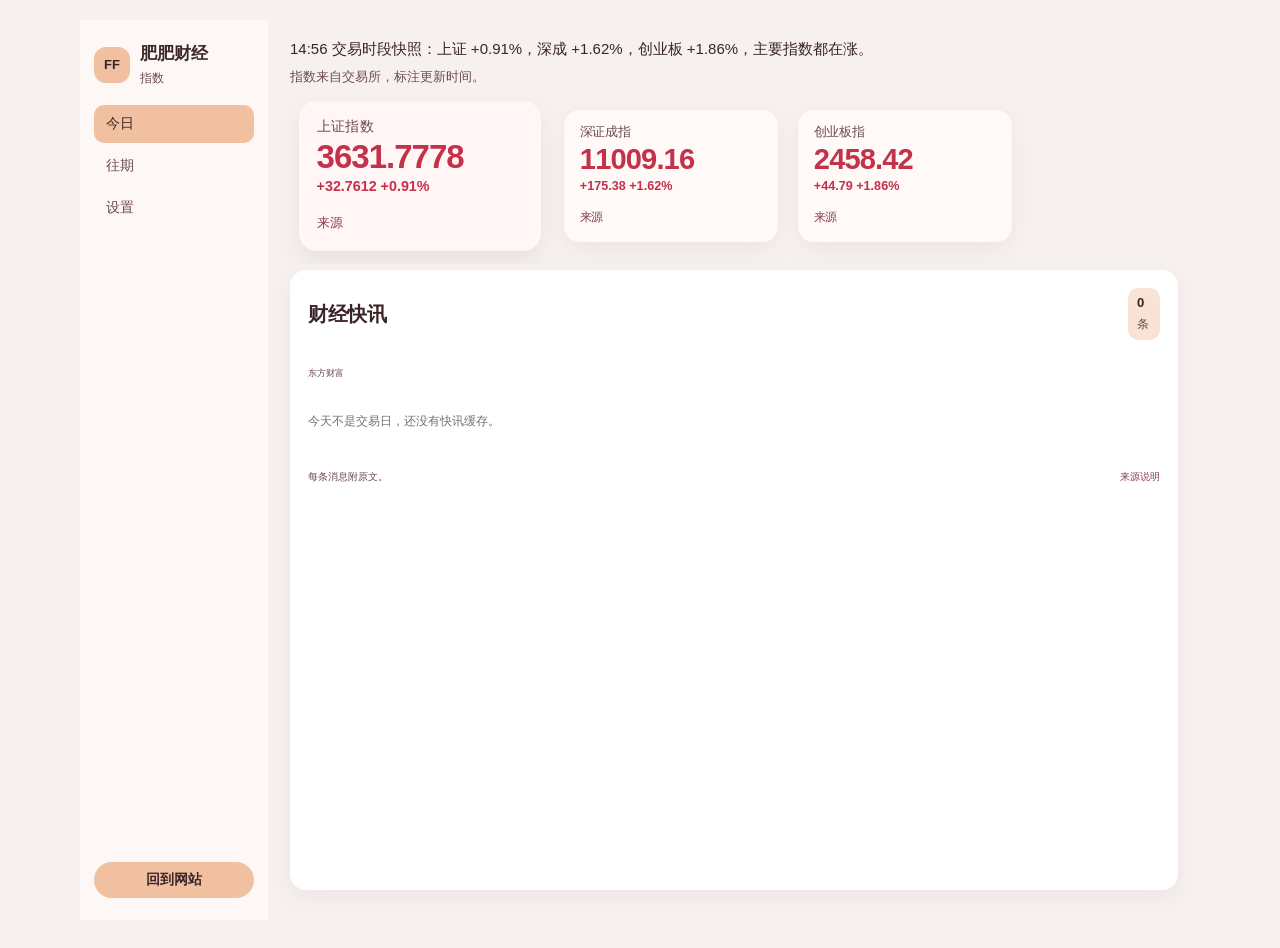
==== commit af8111de: "稳住网页版快讯悬停，并加上回到网站的按钮。 Co-authored-by: Cursor <cursoragent@cursor.com>" ====
--- a/app.html
+++ b/app.html
@@ -4,14 +4,14 @@
   <meta charset="UTF-8"><meta name="viewport" content="width=device-width,initial-scale=1">
   <title>肥肥财经 · 网页版</title>
   <meta name="description" content="肥肥财经。指数来自交易所，标注更新时间。">
-  <link rel="stylesheet" href="styles.css"><link rel="stylesheet" href="v2.css?v=13"><link rel="stylesheet" href="motion.css?v=5"><script src="data/brief.js"></script><script src="data/sectors.js"></script><script src="motion.js?v=4" defer></script><script src="app.js?v=13" defer></script>
+  <link rel="stylesheet" href="styles.css"><link rel="stylesheet" href="v2.css?v=14"><link rel="stylesheet" href="motion.css?v=6"><script src="data/brief.js"></script><script src="data/sectors.js"></script><script src="motion.js?v=4" defer></script><script src="app.js?v=14" defer></script>
 </head>
 <body>
   <div id="website" class="shell">
     <aside class="side">
       <a class="brand" href="index.html" aria-label="返回肥肥财经介绍页"><span class="brand-mark">FF</span><span>肥肥财经<small>指数</small></span></a>
       <nav aria-label="主导航"><button class="nav-link active" type="button" data-view="today">今日</button><button class="nav-link" type="button" data-view="history">往期</button><button class="nav-link" type="button" data-view="settings">设置</button></nav>
-      <a class="side-download" href="index.html">关于肥肥</a>
+      <a class="side-home" href="index.html">回到网站</a>
     </aside>
     <div class="stage">
       <div id="view-today" class="view dash">
--- a/styles.css
+++ b/styles.css
@@ -1072,7 +1072,7 @@
   .intro p br {
     display:none
   }
-  .reading {
+  .layout > .reading {
     width:100%
   }
   .paper {
--- a/v2.css
+++ b/v2.css
@@ -93,7 +93,7 @@
   color:var(--muted)
 }
 #quote-live {color:#6d4a52}
-.reading {grid-column:1;grid-row:2;min-width:0}
+.layout > .reading {grid-column:1;grid-row:2;min-width:0}
 .get-pet {display:block;margin:0;padding:0;max-width:none;grid-column:2;grid-row:2;align-self:start}
 .paper {
   border-radius:18px;
@@ -280,7 +280,7 @@
 .pet-tabs .selected {color:#8a3d52}
 @media(max-width:1180px) {
   .layout {grid-template-columns:1fr}
-  .board-wrap,.reading,.get-pet {grid-column:auto;grid-row:auto}
+  .board-wrap,.layout > .reading,.get-pet {grid-column:auto;grid-row:auto}
   .companion {position:static}
   .companion .download {display:inline-flex}
 }
@@ -311,6 +311,7 @@
 .side .nav-link.active {background:#f0c0a0;color:#3a2428}
 .side .nav-link.active:after {display:none}
 .side-download {margin-top:auto;color:#8a3d52;font-size:13px;text-decoration:none}
+.side-home {margin-top:auto;display:inline-flex;align-items:center;justify-content:center;min-height:36px;padding:0 14px;border-radius:980px;background:#f0c0a0;color:#3a2428;font-size:14px;font-weight:650;text-decoration:none}
 .stage {min-width:0;padding:18px 22px 22px}
 .dash {height:calc(100vh - 40px);display:grid;grid-template-rows:auto auto minmax(150px,.85fr) minmax(230px,1.15fr);gap:14px}
 .dash-line {margin:0;font-size:15px;line-height:1.5;color:var(--ink)}
@@ -363,7 +364,7 @@
   .shell {grid-template-columns:1fr}
   .side {position:sticky;top:0;z-index:5;height:auto;flex-direction:row;align-items:center;background:#f6f1ef}
   .side nav {flex-direction:row}
-  .side-download {margin-top:0;margin-left:auto}
+  .side-download,.side-home {margin-top:0;margin-left:auto}
   .index-row {overflow:auto}
   .index-card {min-width:168px}
 }
--- a/motion.css
+++ b/motion.css
@@ -8,7 +8,7 @@
 .motion-list {position:relative;isolation:isolate}
 .motion-list > .story,.motion-list > .pet-item,.motion-list > .pet-quote {position:relative;z-index:1;cursor:pointer}
 .motion-list > .story:focus-visible,.motion-list > .pet-item:focus-visible {outline:2px solid #915363;outline-offset:2px}
-.motion-list > .reading {background:#fff6f5}
+.motion-list > .reading {background:#fff6f5;grid-column:auto;grid-row:auto;width:auto}
 .list-ring {
   position:absolute;top:0;left:0;z-index:2;pointer-events:none;
   border:1px solid rgba(145,83,99,.5);border-radius:12px;opacity:0;
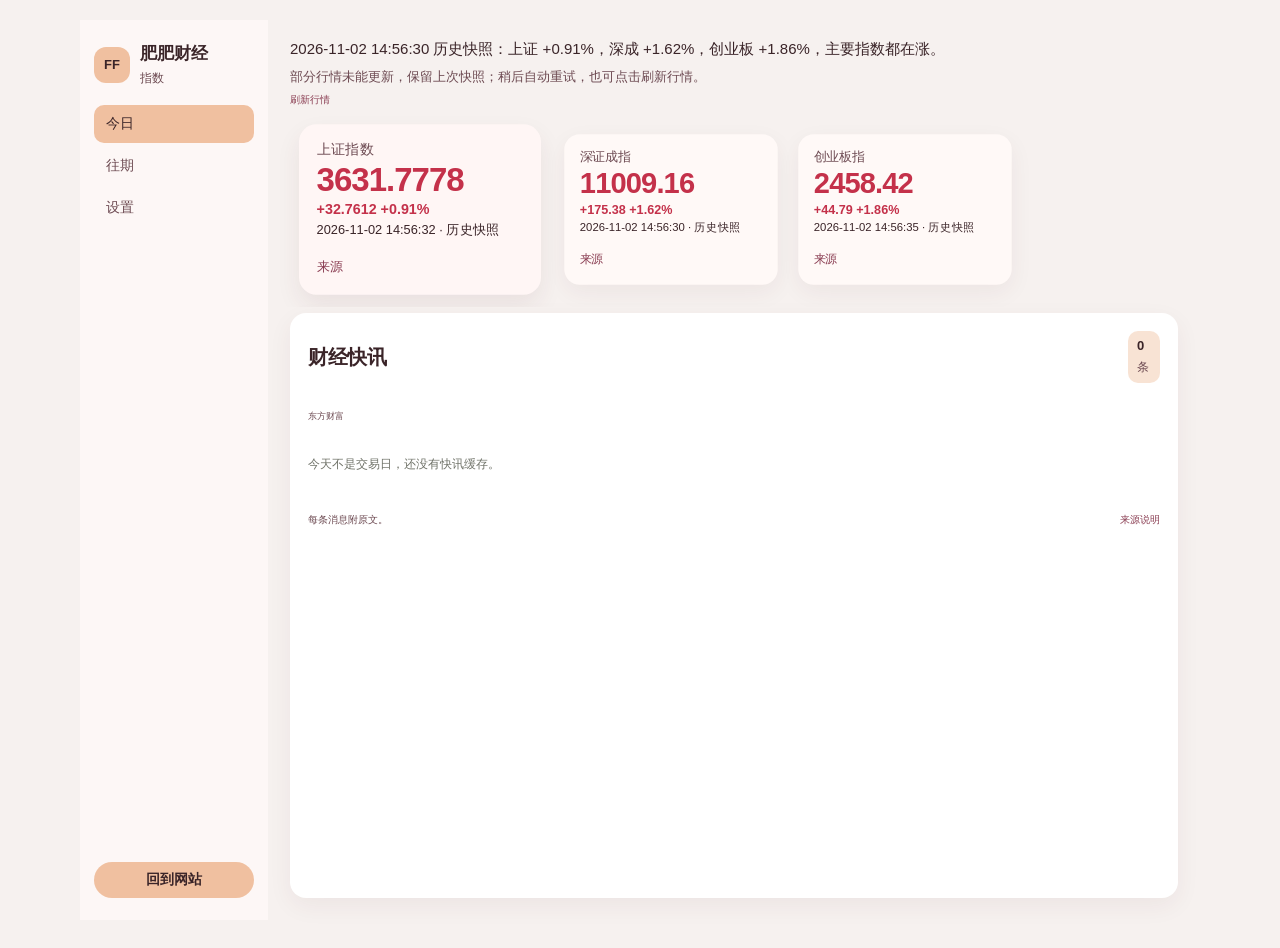
==== commit 2c65c446: "及时刷新行情并明确标注历史快照和请求状态" ====
--- a/app.html
+++ b/app.html
@@ -4,7 +4,7 @@
   <meta charset="UTF-8"><meta name="viewport" content="width=device-width,initial-scale=1">
   <title>肥肥财经 · 网页版</title>
   <meta name="description" content="肥肥财经。指数来自交易所，标注更新时间。">
-  <link rel="stylesheet" href="styles.css"><link rel="stylesheet" href="v2.css?v=14"><link rel="stylesheet" href="motion.css?v=6"><script src="data/brief.js"></script><script src="data/sectors.js"></script><script src="motion.js?v=4" defer></script><script src="app.js?v=14" defer></script>
+  <link rel="stylesheet" href="styles.css"><link rel="stylesheet" href="v2.css?v=14"><link rel="stylesheet" href="motion.css?v=6"><script src="data/brief.js"></script><script src="data/sectors.js"></script><script src="motion.js?v=4" defer></script><script src="app.js?v=16" defer></script>
 </head>
 <body>
   <div id="website" class="shell">
@@ -15,7 +15,7 @@
     </aside>
     <div class="stage">
       <div id="view-today" class="view dash">
-        <div class="dash-top"><p id="dash-line" class="dash-line">指数正在读取。</p><p class="quote-note" id="quote-note">指数来自交易所，标注更新时间。</p><span id="quote-live" hidden>等待交易所</span><span id="paper-date" hidden>今日</span></div>
+        <div class="dash-top"><p id="dash-line" class="dash-line">指数正在读取。</p><p class="quote-note" id="quote-note">指数来自交易所，标注更新时间。</p><button class="text-button" id="refresh-quotes" type="button">刷新行情</button><span id="quote-live" hidden>等待交易所</span><span id="paper-date" hidden>今日</span></div>
         <div class="index-row" role="radiogroup" aria-label="选择指数"><div id="index-board"></div><div id="sector-quotes"></div></div>
         <section class="panel brief-panel" aria-label="简报">
           <div class="paper-heading"><div><h2 id="brief-title">财经快讯</h2></div><span class="issue-mark" id="issue-mark">—<small>条</small></span><span id="story-count" hidden></span></div>
